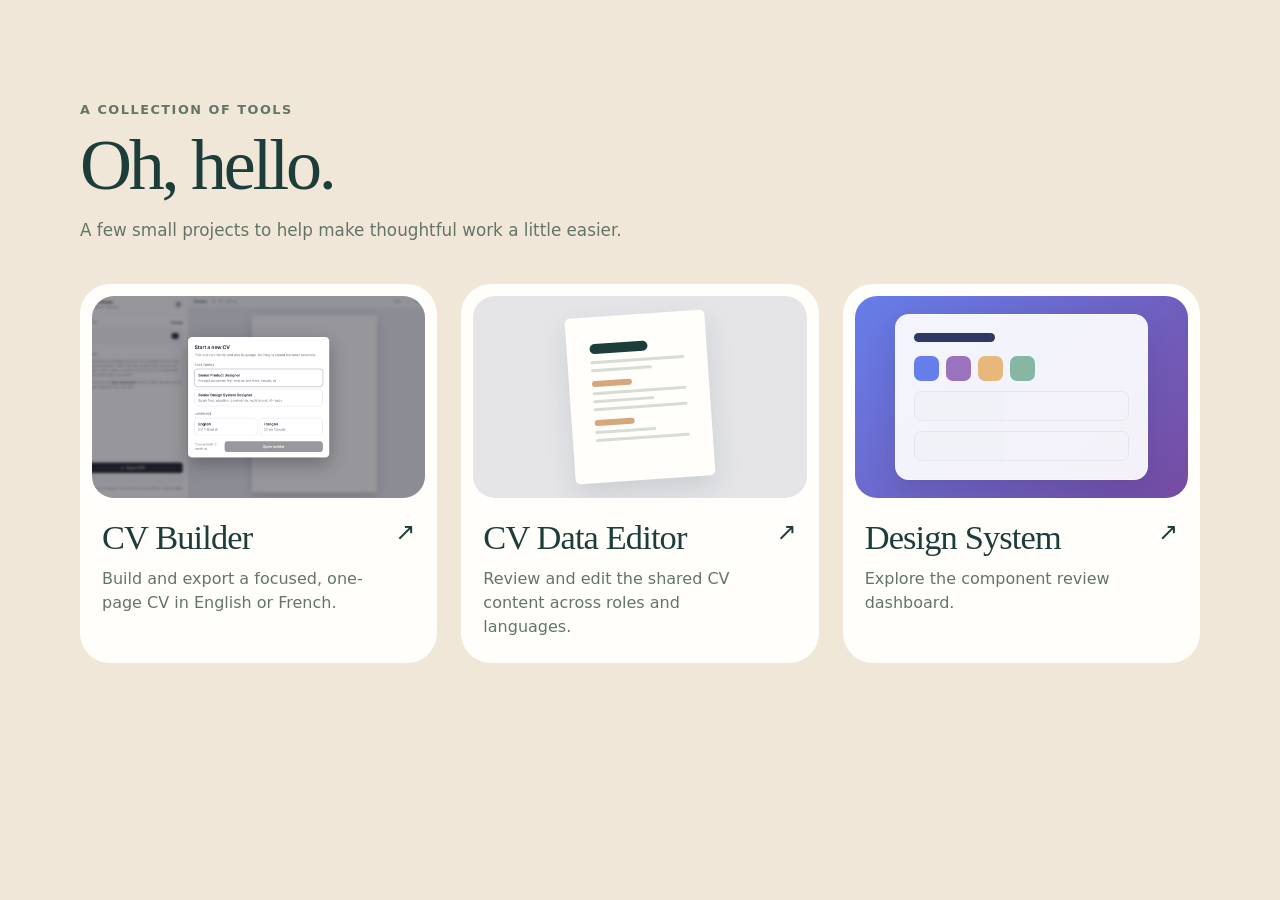
==== 5face4c93baff88a89a7fb13a3cebba9f4f93634/index.html @ 9a748747 "Rearranged folders" ====
<!doctype html>
<html lang="en">

<head>
  <meta charset="utf-8">
  <meta name="viewport" content="width=device-width, initial-scale=1">
  <meta name="theme-color" content="#f1e7d8">
  <title>Mathieu Nauleau — Projects</title>
  <style>
    :root {
      color-scheme: light;
      --paper: #f1e7d8;
      --ink: #1d3d3a;
      --muted: #647568;
      --card: #fffefa;
    }

    * {
      box-sizing: border-box;
    }

    body {
      min-width: 320px;
      min-height: 100vh;
      margin: 0;
      padding: clamp(32px, 8vw, 112px) 24px;
      background: var(--paper);
      color: var(--ink);
      font-family: Inter, ui-sans-serif, system-ui, -apple-system, BlinkMacSystemFont, "Segoe UI", sans-serif;
    }

    main {
      width: min(100%, 1120px);
      margin: 0 auto;
    }

    .intro {
      margin: 0 0 40px;
    }

    .eyebrow {
      margin: 0 0 12px;
      color: var(--muted);
      font-size: 0.8rem;
      font-weight: 650;
      letter-spacing: 0.12em;
      text-transform: uppercase;
    }

    h1,
    h2 {
      font-family: Georgia, "Times New Roman", serif;
      font-weight: 500;
    }

    h1 {
      margin: 0;
      font-size: clamp(2.5rem, 6vw, 4.5rem);
      letter-spacing: -0.045em;
      line-height: 1;
    }

    .intro p:last-child {
      max-width: 38rem;
      margin: 16px 0 0;
      color: var(--muted);
      font-size: 1.05rem;
      line-height: 1.6;
    }

    .cards {
      display: grid;
      grid-template-columns: repeat(auto-fit, minmax(min(100%, 300px), 1fr));
      gap: 24px;
    }

    .card {
      display: flex;
      min-height: 100%;
      flex-direction: column;
      padding: 12px 12px 24px;
      overflow: hidden;
      border-radius: 30px;
      background: var(--card);
      color: inherit;
      text-decoration: none;
      transition: transform 180ms ease, box-shadow 180ms ease;
    }

    .card:hover {
      transform: translateY(-4px);
      box-shadow: 0 16px 36px rgb(46 51 39 / 10%);
    }

    .card:focus-visible {
      outline: 3px solid #55786b;
      outline-offset: 5px;
    }

    .cover {
      display: grid;
      aspect-ratio: 1.65;
      place-items: center;
      overflow: hidden;
      border-radius: 22px;
      background: #e5e5e8;
    }

    .cover img {
      width: 100%;
      height: 100%;
      object-fit: cover;
      object-position: center 42%;
    }

    .document {
      width: 42%;
      height: 82%;
      padding: 8% 7%;
      border-radius: 5px;
      background: #fffefa;
      box-shadow: 0 12px 28px rgb(29 61 58 / 13%);
      transform: rotate(-4deg);
    }

    .document-name {
      width: 62%;
      height: 9%;
      margin-bottom: 8%;
      border-radius: 99px;
      background: #1d3d3a;
    }

    .document-line {
      height: 3px;
      margin: 5% 0;
      border-radius: 99px;
      background: #d7ddd4;
    }

    .document-line.short {
      width: 65%;
    }

    .document-section {
      width: 42%;
      height: 5%;
      margin: 10% 0 6%;
      border-radius: 99px;
      background: #d5a77b;
    }

    .system-preview {
      display: grid;
      width: 76%;
      gap: 10px;
      padding: 18px;
      border: 1px solid rgb(255 255 255 / 55%);
      border-radius: 14px;
      background: rgb(255 255 255 / 92%);
      box-shadow: 0 12px 28px rgb(34 35 82 / 16%);
    }

    .system-preview-title {
      width: 38%;
      height: 9px;
      margin-bottom: 4px;
      border-radius: 99px;
      background: #303963;
    }

    .swatches {
      display: flex;
      gap: 7px;
    }

    .swatch {
      width: 25px;
      height: 25px;
      border-radius: 7px;
      background: #667eea;
    }

    .swatch:nth-child(2) {
      background: #9b72bd;
    }

    .swatch:nth-child(3) {
      background: #e7b77c;
    }

    .swatch:nth-child(4) {
      background: #85b7a4;
    }

    .system-preview-row {
      height: 30px;
      border: 1px solid #e4e6ef;
      border-radius: 7px;
      background: linear-gradient(90deg, #f1f2f8 42%, transparent 42%);
    }

    .card-copy {
      display: flex;
      flex: 1;
      align-items: flex-start;
      justify-content: space-between;
      gap: 16px;
      padding: 20px 10px 0;
    }

    h2 {
      margin: 0;
      font-size: clamp(1.6rem, 3vw, 2.15rem);
      letter-spacing: -0.025em;
      line-height: 1.12;
    }

    .description {
      margin: 10px 0 0;
      color: var(--muted);
      font-size: 1rem;
      line-height: 1.5;
    }

    .arrow {
      flex: 0 0 auto;
      margin-top: 2px;
      font-size: 1.5rem;
      line-height: 1;
      transition: transform 180ms ease;
    }

    .card:hover .arrow {
      transform: translate(3px, -3px);
    }

    @media (max-width: 640px) {
      body {
        padding: 48px 20px;
      }

      .intro {
        margin-bottom: 28px;
      }

      .cards {
        grid-template-columns: 1fr;
        gap: 18px;
      }

      .card {
        border-radius: 26px;
      }
    }

    @media (prefers-reduced-motion: reduce) {

      *,
      *::before,
      *::after {
        scroll-behavior: auto !important;
        transition-duration: 0.01ms !important;
      }
    }
  </style>
</head>

<body>
  <main>
    <header class="intro">
      <p class="eyebrow">A collection of tools</p>
      <h1>Oh, hello.</h1>
      <p>A few small projects to help make thoughtful work a little easier.</p>
    </header>

    <section class="cards" aria-label="Projects">
      <a class="card" href="cvbuilder/">
        <div class="cover">
          <img src="cvbuilder/assets/cv-builder-start.png" alt="" width="1370" height="768">
        </div>
        <div class="card-copy">
          <div>
            <h2>CV Builder</h2>
            <p class="description">Build and export a focused, one-page CV in English or French.</p>
          </div>
          <span class="arrow" aria-hidden="true">↗</span>
        </div>
      </a>

      <a class="card" href="cvbuilder/CV-Data.html">
        <div class="cover" aria-hidden="true">
          <div class="document">
            <div class="document-name"></div>
            <div class="document-line"></div>
            <div class="document-line short"></div>
            <div class="document-section"></div>
            <div class="document-line"></div>
            <div class="document-line short"></div>
            <div class="document-line"></div>
            <div class="document-section"></div>
            <div class="document-line short"></div>
            <div class="document-line"></div>
          </div>
        </div>
        <div class="card-copy">
          <div>
            <h2>CV Data Editor</h2>
            <p class="description">Review and edit the shared CV content across roles and languages.</p>
          </div>
          <span class="arrow" aria-hidden="true">↗</span>
        </div>
      </a>

      <a class="card" href="design-system/index.html">
        <div class="cover" aria-hidden="true" style="background: linear-gradient(135deg, #667eea, #764ba2)">
          <div class="system-preview">
            <div class="system-preview-title"></div>
            <div class="swatches">
              <span class="swatch"></span>
              <span class="swatch"></span>
              <span class="swatch"></span>
              <span class="swatch"></span>
            </div>
            <div class="system-preview-row"></div>
            <div class="system-preview-row"></div>
          </div>
        </div>
        <div class="card-copy">
          <div>
            <h2>Design System</h2>
            <p class="description">Explore the component review dashboard.</p>
          </div>
          <span class="arrow" aria-hidden="true">↗</span>
        </div>
      </a>
    </section>
  </main>
</body>

</html>
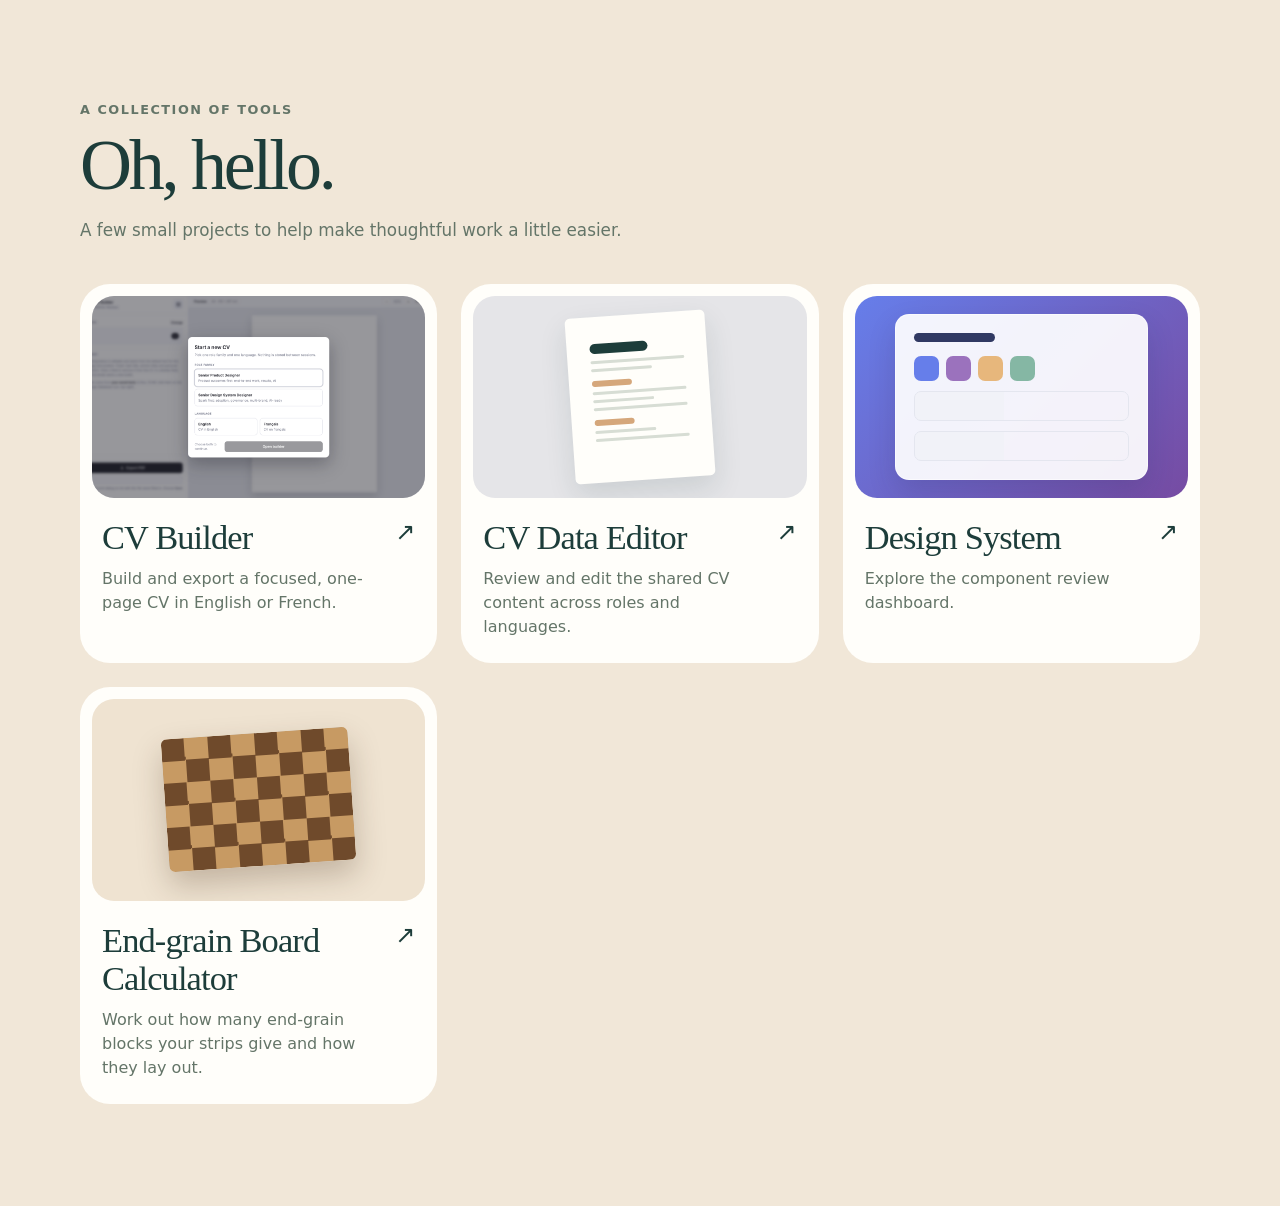
==== commit 0cc2a08c: "added board calulator" ====
--- a/5face4c93baff88a89a7fb13a3cebba9f4f93634/index.html
+++ b/5face4c93baff88a89a7fb13a3cebba9f4f93634/index.html
@@ -148,6 +148,16 @@
       margin: 10% 0 6%;
       border-radius: 99px;
       background: #d5a77b;
+    }
+
+    .board {
+      width: 56%;
+      aspect-ratio: 1.4;
+      border-radius: 6px;
+      background:
+        repeating-conic-gradient(#c79a63 0 25%, #6f4a2b 0 50%) 0 0 / 25% 33.34%;
+      box-shadow: 0 14px 30px rgb(64 40 20 / 25%);
+      transform: rotate(-4deg);
     }
 
     .system-preview {
@@ -334,6 +344,19 @@
           <span class="arrow" aria-hidden="true">↗</span>
         </div>
       </a>
+
+      <a class="card" href="../board%20calculator/End-grain%20board%20calculator.html">
+        <div class="cover" aria-hidden="true" style="background: #efe3d1">
+          <div class="board"></div>
+        </div>
+        <div class="card-copy">
+          <div>
+            <h2>End-grain Board Calculator</h2>
+            <p class="description">Work out how many end-grain blocks your strips give and how they lay out.</p>
+          </div>
+          <span class="arrow" aria-hidden="true">↗</span>
+        </div>
+      </a>
     </section>
   </main>
 </body>
